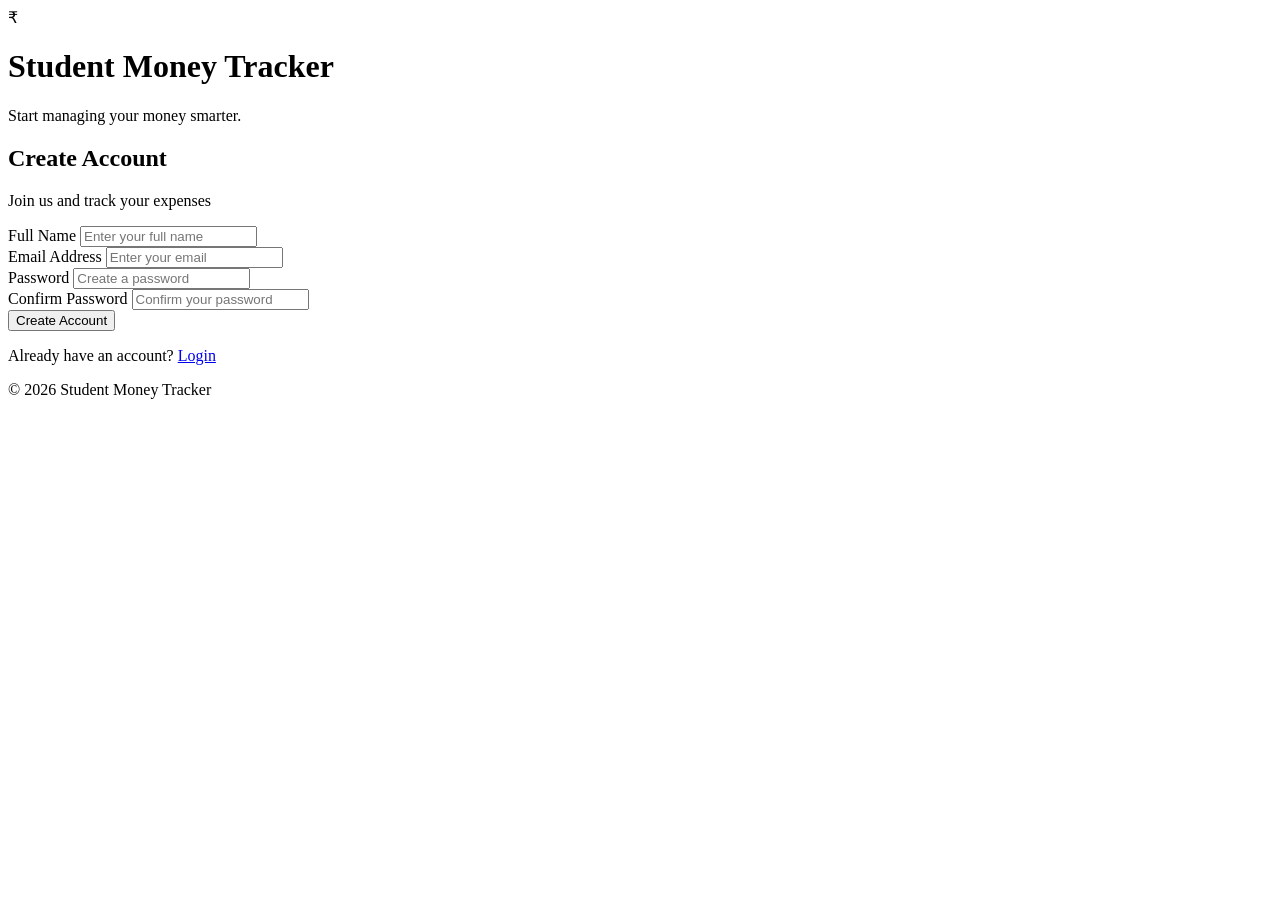
==== signup.html @ af234081 "Create signup.html for user registration" ====
<!DOCTYPE html>
<html lang="en">
<head>
    <meta charset="UTF-8">
    <meta name="viewport" content="width=device-width, initial-scale=1.0">
    <title>Sign Up | Student Money Tracker</title>
    <link rel="stylesheet" href="auth.css">
</head>

<body>

    <div class="login-container">

        <div class="login-brand">
            <div class="logo">₹</div>
            <h1>Student Money Tracker</h1>
            <p>Start managing your money smarter.</p>
        </div>

        <div class="login-card">

            <h2>Create Account</h2>
            <p class="subtitle">Join us and track your expenses</p>

            <form id="signupForm">

                <div class="form-group">
                    <label for="name">Full Name</label>
                    <input type="text" id="name"
                        placeholder="Enter your full name" required>
                </div>

                <div class="form-group">
                    <label for="email">Email Address</label>
                    <input type="email" id="email"
                        placeholder="Enter your email" required>
                </div>

                <div class="form-group">
                    <label for="password">Password</label>
                    <input type="password" id="password"
                        placeholder="Create a password"
                        minlength="8" required>
                </div>

                <div class="form-group">
                    <label for="confirmPassword">Confirm Password</label>
                    <input type="password" id="confirmPassword"
                        placeholder="Confirm your password" required>
                </div>

                <button type="submit" class="login-btn">
                    Create Account
                </button>

            </form>

            <p class="signup-link">
                Already have an account?
                <a href="login.html">Login</a>
            </p>

        </div>

        <p class="footer-text">
            © 2026 Student Money Tracker
        </p>

    </div>

</body>
</html>
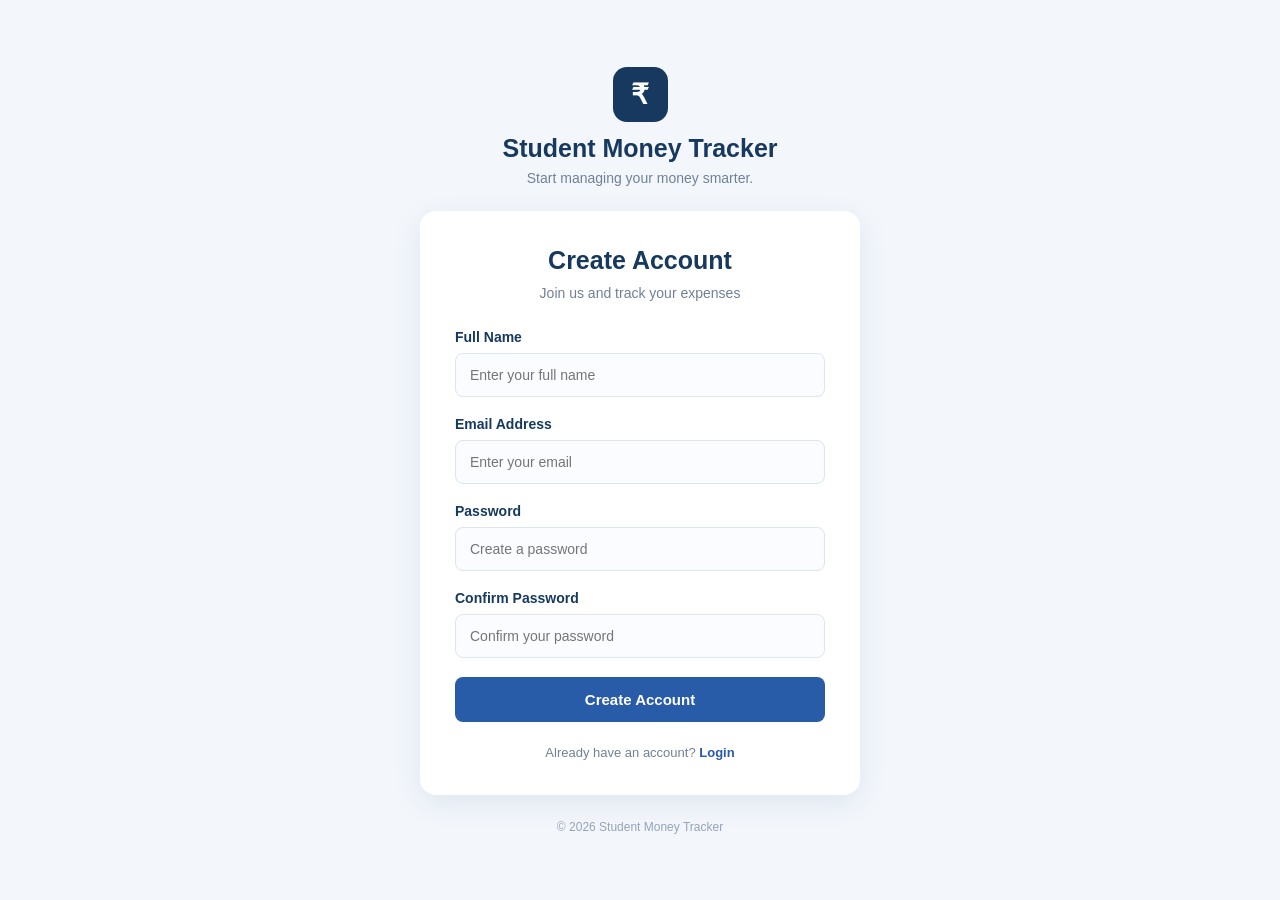
==== commit 6c4b05c0: "Add script tag for auth.js in signup.html" ====
--- a/signup.html
+++ b/signup.html
@@ -1,4 +1,3 @@
-
 <!DOCTYPE html>
 <html lang="en">
 <head>
@@ -68,6 +67,6 @@
         </p>
 
     </div>
-
+<script src="auth.js"></script>
 </body>
 </html>
--- a/auth.css
+++ b/auth.css
@@ -0,0 +1,168 @@
+
+* {
+    margin: 0;
+    padding: 0;
+    box-sizing: border-box;
+}
+
+body {
+    font-family: 'Segoe UI', sans-serif;
+    background: #F3F7FC;
+    color: #17395F;
+    min-height: 100vh;
+    display: flex;
+    justify-content: center;
+    align-items: center;
+    padding: 25px;
+}
+
+.login-container {
+    width: 100%;
+    max-width: 440px;
+    text-align: center;
+}
+
+.login-brand {
+    margin-bottom: 25px;
+}
+
+.logo {
+    width: 55px;
+    height: 55px;
+    background: #17395F;
+    color: white;
+    border-radius: 14px;
+    display: flex;
+    align-items: center;
+    justify-content: center;
+    font-size: 28px;
+    font-weight: bold;
+    margin: 0 auto 12px;
+}
+
+.login-brand h1 {
+    font-size: 25px;
+    color: #17395F;
+}
+
+.login-brand p {
+    color: #718096;
+    margin-top: 7px;
+    font-size: 14px;
+}
+
+.login-card {
+    background: white;
+    padding: 35px;
+    border-radius: 16px;
+    box-shadow: 0 8px 30px rgba(23, 57, 95, 0.09);
+    text-align: left;
+}
+
+.login-card h2 {
+    font-size: 25px;
+    color: #17395F;
+    text-align: center;
+}
+
+.subtitle {
+    text-align: center;
+    color: #718096;
+    margin: 10px 0 28px;
+    font-size: 14px;
+}
+
+.form-group {
+    margin-bottom: 19px;
+}
+
+.form-group label {
+    display: block;
+    font-size: 14px;
+    font-weight: 600;
+    margin-bottom: 8px;
+    color: #17395F;
+}
+
+.form-group input {
+    width: 100%;
+    padding: 13px 14px;
+    border: 1px solid #DCE5F0;
+    border-radius: 8px;
+    outline: none;
+    font-size: 14px;
+    background: #FAFCFF;
+    transition: 0.2s;
+}
+
+.form-group input:focus {
+    border-color: #285BA8;
+    box-shadow: 0 0 0 3px rgba(40, 91, 168, 0.10);
+}
+
+.form-options {
+    display: flex;
+    justify-content: space-between;
+    align-items: center;
+    flex-wrap: wrap;
+    gap: 8px;
+    font-size: 12px;
+    margin-bottom: 23px;
+}
+
+.form-options label {
+    display: flex;
+    align-items: center;
+    gap: 5px;
+    color: #718096;
+}
+
+a {
+    color: #285BA8;
+    text-decoration: none;
+    font-weight: 600;
+}
+
+a:hover {
+    text-decoration: underline;
+}
+
+.login-btn {
+    width: 100%;
+    padding: 14px;
+    background: #285BA8;
+    color: white;
+    border: none;
+    border-radius: 8px;
+    font-size: 15px;
+    font-weight: 600;
+    cursor: pointer;
+    transition: 0.2s;
+}
+
+.login-btn:hover {
+    background: #17395F;
+}
+
+.signup-link {
+    text-align: center;
+    margin-top: 23px;
+    font-size: 13px;
+    color: #718096;
+}
+
+.footer-text {
+    margin-top: 25px;
+    color: #94A3B8;
+    font-size: 12px;
+}
+
+@media (max-width: 480px) {
+    .login-card {
+        padding: 25px 20px;
+    }
+
+    .login-brand h1 {
+        font-size: 22px;
+    }
+}
